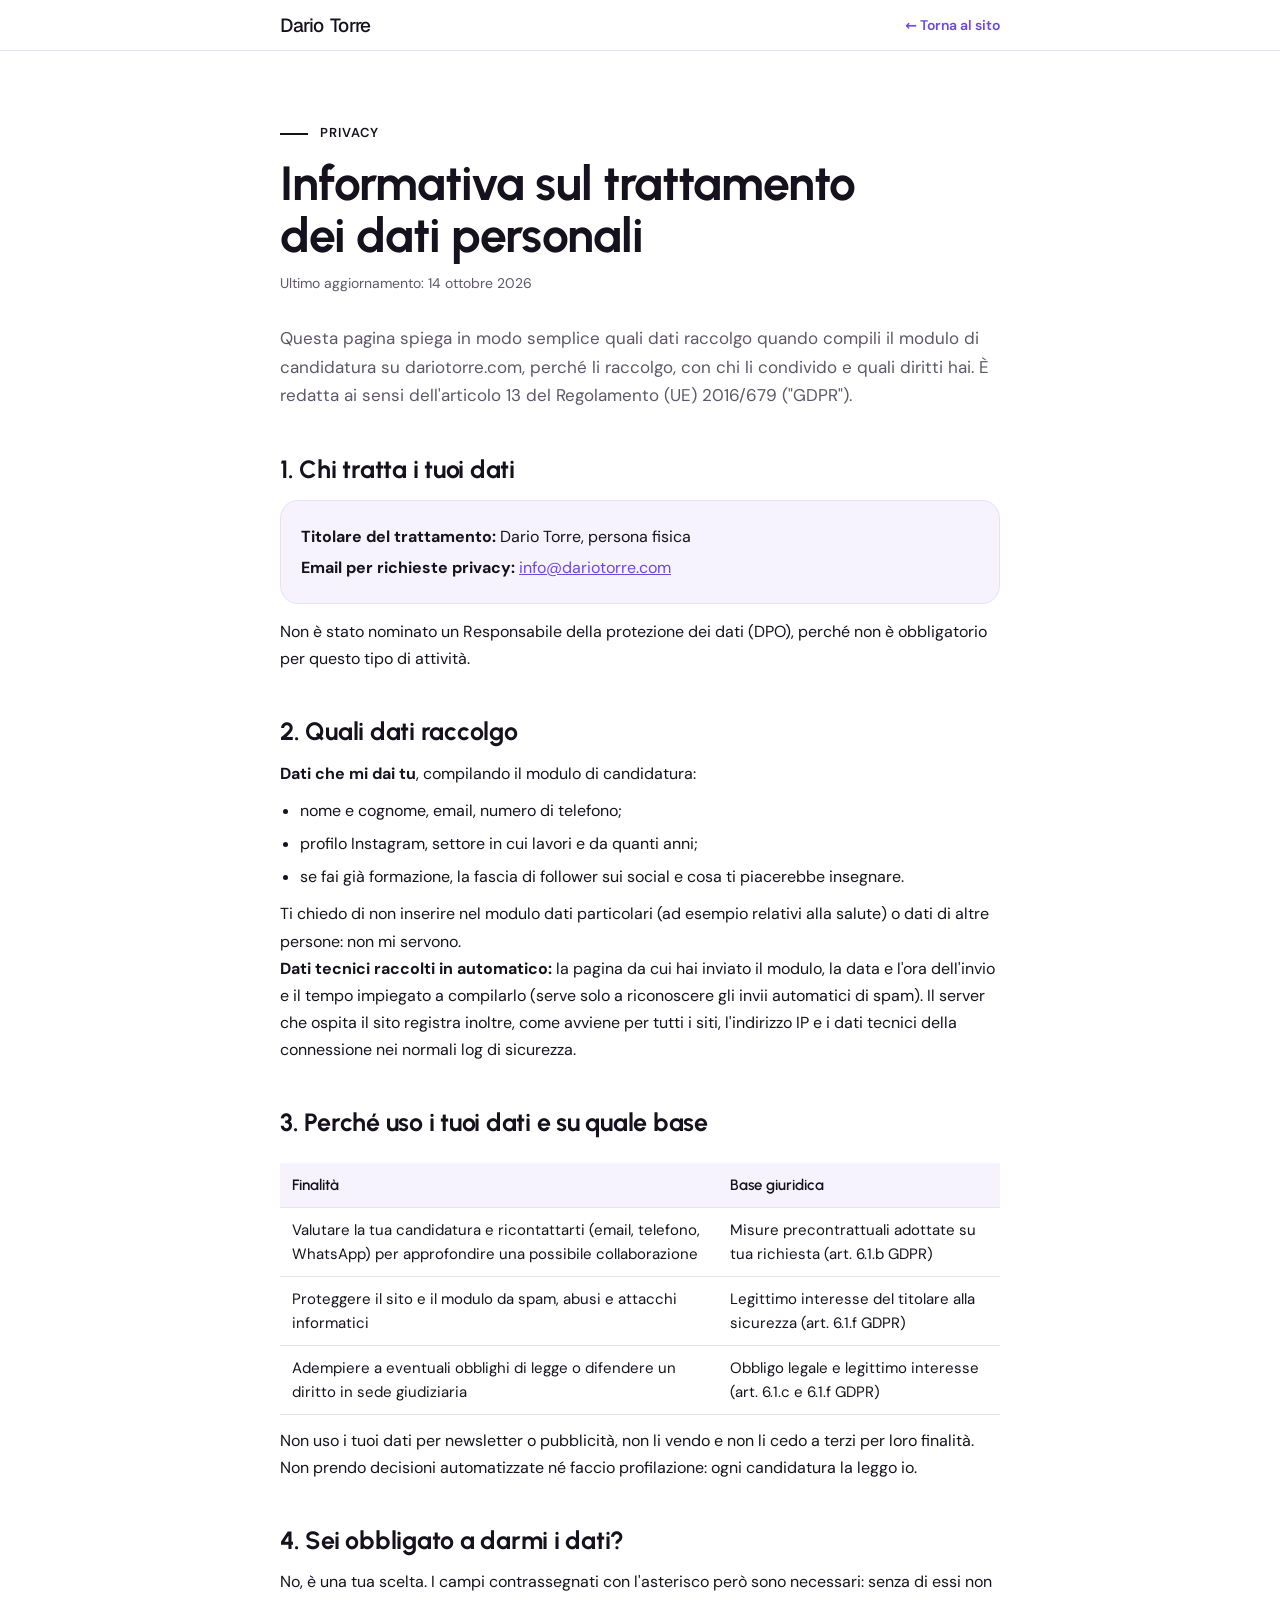
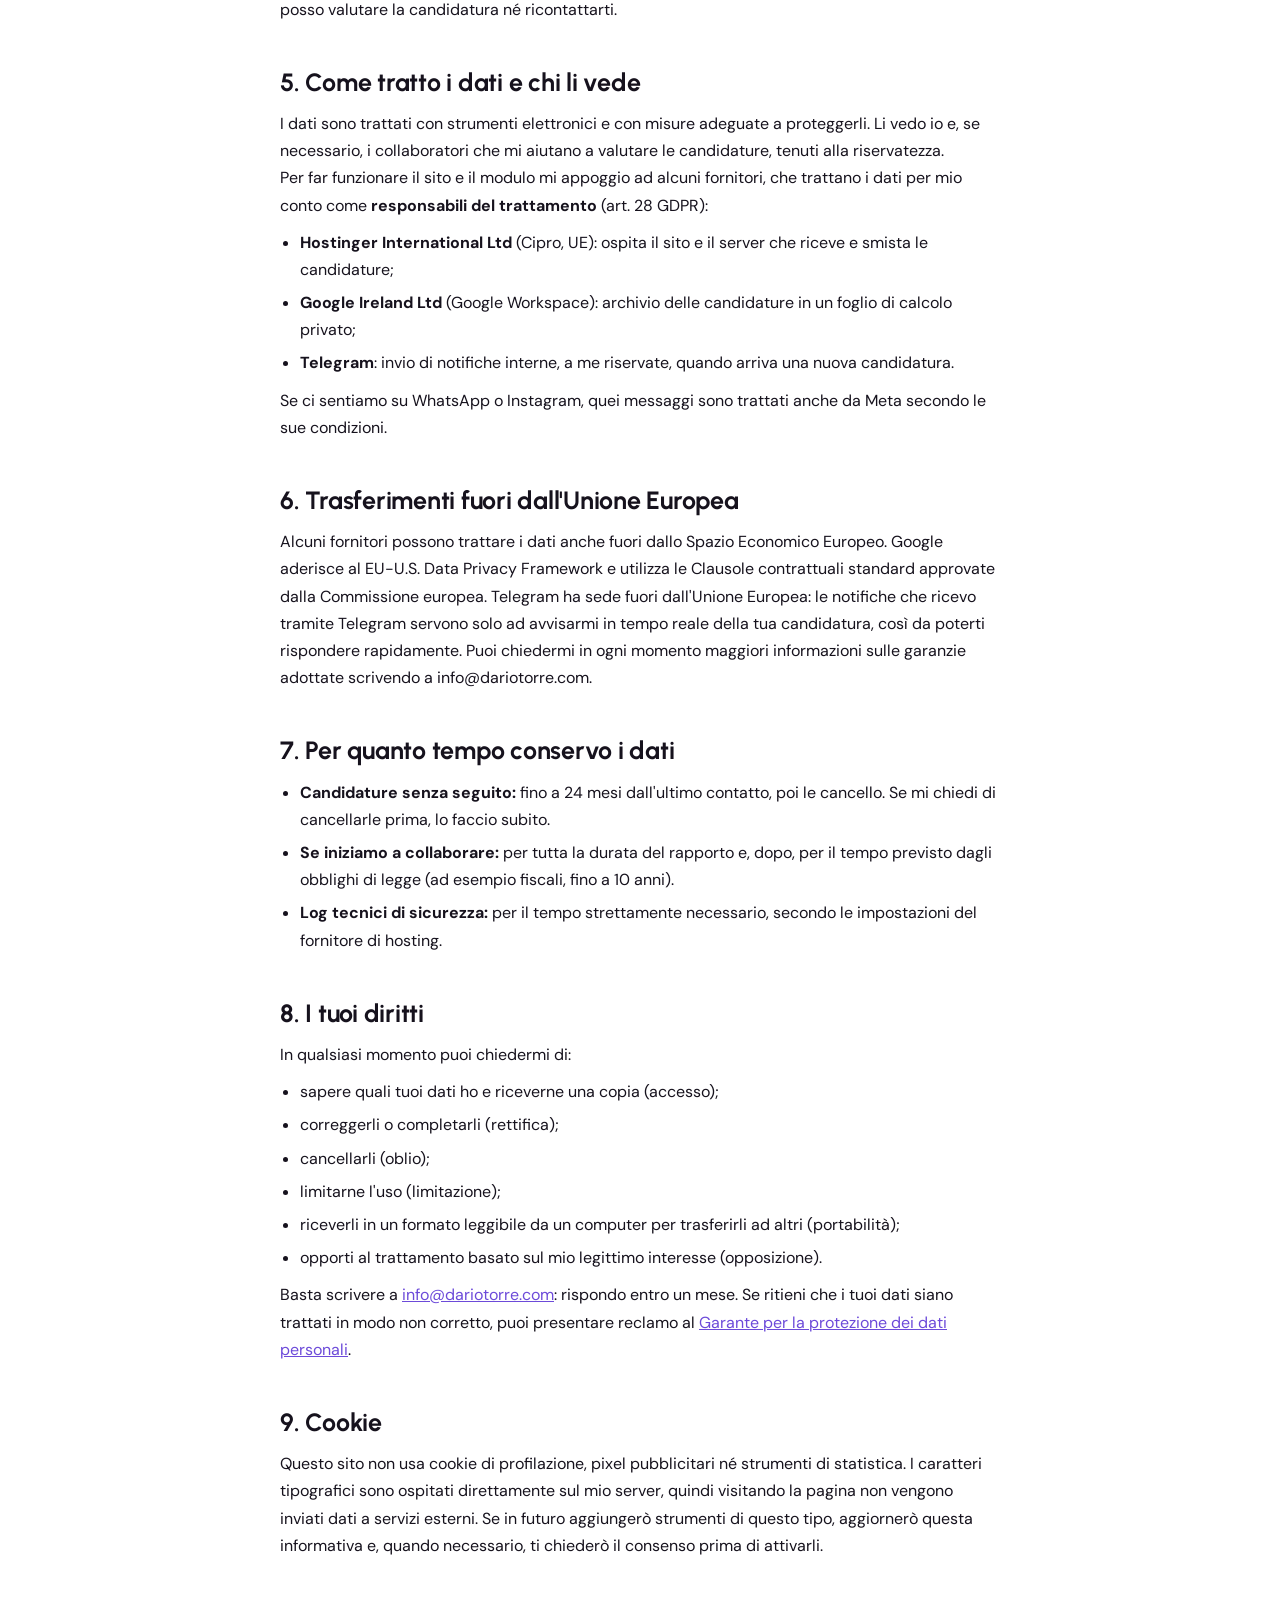
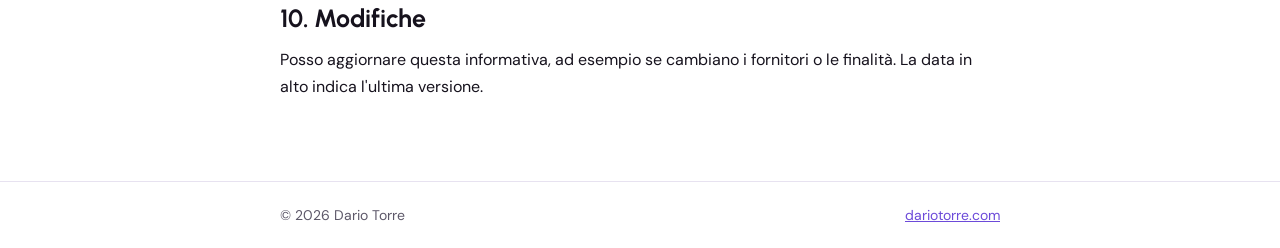
==== privacy.html @ b6c77fe8 "Numeri 'Non è teoria': +5.000 e card tutte uguali Co-Authored-By: Claude Opus 5.5 <noreply@anthropic" ====
<!doctype html>
<html lang="it">
<head>
<meta charset="utf-8">
<title>Informativa privacy – Dario Torre</title>
<meta name="viewport" content="width=device-width, initial-scale=1, viewport-fit=cover">
<meta name="robots" content="noindex, follow">
<link rel="stylesheet" href="fonts/fonts.css?v=1">
<link rel="stylesheet" href="style.css?v=31">
<style>
.pv-top{position:sticky;top:0;z-index:5;background:rgba(255,255,255,.88);backdrop-filter:blur(14px);-webkit-backdrop-filter:blur(14px);border-bottom:1px solid var(--line)}
.pv-top .in{max-width:760px;margin:0 auto;padding:14px 20px;display:flex;align-items:center;justify-content:space-between;gap:16px}
.pv-top .brand{color:var(--ink)}
.pv-top .back{font-size:14px;font-weight:600;text-decoration:none;white-space:nowrap}
.pv{max-width:760px;margin:0 auto;padding:clamp(36px,6vw,72px) 20px 80px}
.pv h1{font-size:clamp(32px,5vw,48px);line-height:1.08;letter-spacing:-.02em;margin:14px 0 10px}
.pv .upd{color:var(--muted);font-size:14px;margin:0 0 28px}
.pv .intro{font-size:17px;color:var(--muted);margin:0 0 8px}
.pv h2{font-size:clamp(21px,2.4vw,25px);line-height:1.25;margin:44px 0 12px;letter-spacing:-.01em}
.pv p,.pv li{font-size:16px;line-height:1.7}
.pv ul{padding-left:20px;margin:10px 0}
.pv li{margin:6px 0}
.pv .box{background:var(--tint);border:1px solid var(--line);border-radius:18px;padding:18px 20px;margin:14px 0}
.pv .box p{margin:4px 0}
.pv table{width:100%;border-collapse:collapse;margin:12px 0;font-size:15px}
.pv th,.pv td{text-align:left;vertical-align:top;padding:10px 12px;border-bottom:1px solid var(--line)}
.pv th{font-family:var(--display);font-weight:600;background:var(--tint)}
.pv .tw{overflow-x:auto;-webkit-overflow-scrolling:touch}
.todo{background:#fff3b0;color:#5a4500;border-radius:4px;padding:0 4px}
.pv-foot{border-top:1px solid var(--line);color:var(--muted);font-size:14px}
.pv-foot .in{max-width:760px;margin:0 auto;padding:22px 20px;display:flex;justify-content:space-between;gap:12px;flex-wrap:wrap}
</style>
</head>
<body>
<header class="pv-top">
  <div class="in">
    <a class="brand" href="./"><span class="brand-a">Dario</span><span class="brand-b">Torre</span></a>
    <a class="back" href="./">← Torna al sito</a>
  </div>
</header>

<main class="pv">
  <span class="eb">Privacy</span>
  <h1>Informativa sul trattamento dei dati personali</h1>
  <p class="upd">Ultimo aggiornamento: 14 ottobre 2026</p>
  <p class="intro">Questa pagina spiega in modo semplice quali dati raccolgo quando compili il modulo di candidatura su dariotorre.com, perché li raccolgo, con chi li condivido e quali diritti hai. È redatta ai sensi dell'articolo 13 del Regolamento (UE) 2016/679 ("GDPR").</p>

  <h2>1. Chi tratta i tuoi dati</h2>
  <div class="box">
    <p><strong>Titolare del trattamento:</strong> Dario Torre, persona fisica</p>
    <p><strong>Email per richieste privacy:</strong> <a href="mailto:info@dariotorre.com">info@dariotorre.com</a></p>
  </div>
  <p>Non è stato nominato un Responsabile della protezione dei dati (DPO), perché non è obbligatorio per questo tipo di attività.</p>

  <h2>2. Quali dati raccolgo</h2>
  <p><strong>Dati che mi dai tu</strong>, compilando il modulo di candidatura:</p>
  <ul>
    <li>nome e cognome, email, numero di telefono;</li>
    <li>profilo Instagram, settore in cui lavori e da quanti anni;</li>
    <li>se fai già formazione, la fascia di follower sui social e cosa ti piacerebbe insegnare.</li>
  </ul>
  <p>Ti chiedo di non inserire nel modulo dati particolari (ad esempio relativi alla salute) o dati di altre persone: non mi servono.</p>
  <p><strong>Dati tecnici raccolti in automatico:</strong> la pagina da cui hai inviato il modulo, la data e l'ora dell'invio e il tempo impiegato a compilarlo (serve solo a riconoscere gli invii automatici di spam). Il server che ospita il sito registra inoltre, come avviene per tutti i siti, l'indirizzo IP e i dati tecnici della connessione nei normali log di sicurezza.</p>

  <h2>3. Perché uso i tuoi dati e su quale base</h2>
  <div class="tw">
  <table>
    <thead><tr><th>Finalità</th><th>Base giuridica</th></tr></thead>
    <tbody>
      <tr><td>Valutare la tua candidatura e ricontattarti (email, telefono, WhatsApp) per approfondire una possibile collaborazione</td><td>Misure precontrattuali adottate su tua richiesta (art. 6.1.b GDPR)</td></tr>
      <tr><td>Proteggere il sito e il modulo da spam, abusi e attacchi informatici</td><td>Legittimo interesse del titolare alla sicurezza (art. 6.1.f GDPR)</td></tr>
      <tr><td>Adempiere a eventuali obblighi di legge o difendere un diritto in sede giudiziaria</td><td>Obbligo legale e legittimo interesse (art. 6.1.c e 6.1.f GDPR)</td></tr>
    </tbody>
  </table>
  </div>
  <p>Non uso i tuoi dati per newsletter o pubblicità, non li vendo e non li cedo a terzi per loro finalità. Non prendo decisioni automatizzate né faccio profilazione: ogni candidatura la leggo io.</p>

  <h2>4. Sei obbligato a darmi i dati?</h2>
  <p>No, è una tua scelta. I campi contrassegnati con l'asterisco però sono necessari: senza di essi non posso valutare la candidatura né ricontattarti.</p>

  <h2>5. Come tratto i dati e chi li vede</h2>
  <p>I dati sono trattati con strumenti elettronici e con misure adeguate a proteggerli. Li vedo io e, se necessario, i collaboratori che mi aiutano a valutare le candidature, tenuti alla riservatezza.</p>
  <p>Per far funzionare il sito e il modulo mi appoggio ad alcuni fornitori, che trattano i dati per mio conto come <strong>responsabili del trattamento</strong> (art. 28 GDPR):</p>
  <ul>
    <li><strong>Hostinger International Ltd</strong> (Cipro, UE): ospita il sito e il server che riceve e smista le candidature;</li>
    <li><strong>Google Ireland Ltd</strong> (Google Workspace): archivio delle candidature in un foglio di calcolo privato;</li>
    <li><strong>Telegram</strong>: invio di notifiche interne, a me riservate, quando arriva una nuova candidatura.</li>
  </ul>
  <p>Se ci sentiamo su WhatsApp o Instagram, quei messaggi sono trattati anche da Meta secondo le sue condizioni.</p>

  <h2>6. Trasferimenti fuori dall'Unione Europea</h2>
  <p>Alcuni fornitori possono trattare i dati anche fuori dallo Spazio Economico Europeo. Google aderisce al EU-U.S. Data Privacy Framework e utilizza le Clausole contrattuali standard approvate dalla Commissione europea. Telegram ha sede fuori dall'Unione Europea: le notifiche che ricevo tramite Telegram servono solo ad avvisarmi in tempo reale della tua candidatura, così da poterti rispondere rapidamente. Puoi chiedermi in ogni momento maggiori informazioni sulle garanzie adottate scrivendo a info@dariotorre.com.</p>

  <h2>7. Per quanto tempo conservo i dati</h2>
  <ul>
    <li><strong>Candidature senza seguito:</strong> fino a 24 mesi dall'ultimo contatto, poi le cancello. Se mi chiedi di cancellarle prima, lo faccio subito.</li>
    <li><strong>Se iniziamo a collaborare:</strong> per tutta la durata del rapporto e, dopo, per il tempo previsto dagli obblighi di legge (ad esempio fiscali, fino a 10 anni).</li>
    <li><strong>Log tecnici di sicurezza:</strong> per il tempo strettamente necessario, secondo le impostazioni del fornitore di hosting.</li>
  </ul>

  <h2>8. I tuoi diritti</h2>
  <p>In qualsiasi momento puoi chiedermi di:</p>
  <ul>
    <li>sapere quali tuoi dati ho e riceverne una copia (accesso);</li>
    <li>correggerli o completarli (rettifica);</li>
    <li>cancellarli (oblio);</li>
    <li>limitarne l'uso (limitazione);</li>
    <li>riceverli in un formato leggibile da un computer per trasferirli ad altri (portabilità);</li>
    <li>opporti al trattamento basato sul mio legittimo interesse (opposizione).</li>
  </ul>
  <p>Basta scrivere a <a href="mailto:info@dariotorre.com">info@dariotorre.com</a>: rispondo entro un mese. Se ritieni che i tuoi dati siano trattati in modo non corretto, puoi presentare reclamo al <a href="https://www.garanteprivacy.it" target="_blank" rel="noopener">Garante per la protezione dei dati personali</a>.</p>

  <h2>9. Cookie</h2>
  <p>Questo sito non usa cookie di profilazione, pixel pubblicitari né strumenti di statistica. I caratteri tipografici sono ospitati direttamente sul mio server, quindi visitando la pagina non vengono inviati dati a servizi esterni. Se in futuro aggiungerò strumenti di questo tipo, aggiornerò questa informativa e, quando necessario, ti chiederò il consenso prima di attivarli.</p>

  <h2>10. Modifiche</h2>
  <p>Posso aggiornare questa informativa, ad esempio se cambiano i fornitori o le finalità. La data in alto indica l'ultima versione.</p>
</main>

<footer class="pv-foot">
  <div class="in">
    <span>© 2026 Dario Torre</span>
    <a href="./">dariotorre.com</a>
  </div>
</footer>
</body>
</html>
---- fonts/fonts.css ----
/* Font ospitati sul nostro server: nessuna richiesta a Google al caricamento della pagina */
@font-face{font-family:"Urbanist";font-style:normal;font-weight:100 900;font-display:swap;src:url(urbanist.woff2) format("woff2")}
@font-face{font-family:"DM Sans";font-style:normal;font-weight:100 1000;font-display:swap;src:url(dm-sans.woff2) format("woff2")}
@font-face{font-family:"Geist";font-style:normal;font-weight:400;font-display:swap;src:url(geist-400.woff2) format("woff2")}
@font-face{font-family:"Geist";font-style:normal;font-weight:500;font-display:swap;src:url(geist-500.woff2) format("woff2")}
---- style.css ----
/* Layout: pagina bianca a sezioni larghe, hero scuro arrotondato con foto, titoli a due colori (nero + viola), card arrotondate solo dove servono */
:root{
  --ink:#16121d; --muted:#5d5869; --line:#e7e2f0; --ground:#ffffff; --tint:#f6f3fe;
  --violet:#6c4ad9; --violet-deep:#5333c2; --violet-soft:#ebe5fc; --night:#110d18; --night-2:#1d1727;
  --display:"Urbanist","Avenir Next","Segoe UI",system-ui,sans-serif;
  --body:"DM Sans","Segoe UI",system-ui,sans-serif;
  --logo:"Geist","Urbanist","Segoe UI",system-ui,sans-serif;
  --nav-h:50px; --nav-top:32px; /* 12px cornice della hero + 20px di respiro */
}
section[id],header[id]{scroll-margin-top:calc(var(--nav-h) + var(--nav-top) + 16px)}
html{scroll-behavior:smooth;color-scheme:light}
body{margin:0;background:var(--ground);color:var(--ink);font-family:var(--body);font-size:16px;line-height:1.6;-webkit-font-smoothing:antialiased}
a{color:var(--violet)} a:hover{color:var(--violet-deep)}
*{box-sizing:border-box}
h1,h2,h3,p{margin:0}
h1,h2,h3{font-family:var(--display);text-wrap:balance}
.wrap{max-width:1240px;margin:0 auto;padding-inline:clamp(16px,4vw,40px)}
.sec{padding-block:clamp(72px,9vw,128px)}
.tint{background:var(--tint)}
.h2{font-size:clamp(34px,4.4vw,60px);font-weight:500;line-height:1.06;letter-spacing:-.025em}
.hl{color:var(--violet)}
.lead{font-size:clamp(17px,1.4vw,19px);color:var(--muted);max-width:60ch}
.eb{display:flex;align-items:center;gap:12px;font-size:13px;font-weight:600;letter-spacing:.08em;text-transform:uppercase;color:var(--ink)}
.eb::before{content:"";width:28px;height:1.5px;background:currentColor}
.eb.on-dark{color:#fff}
.head{display:flex;flex-direction:column;gap:20px;margin-bottom:clamp(40px,5vw,64px)}
.head.split{display:grid;grid-template-columns:minmax(0,1.3fr) minmax(0,1fr);align-items:end;gap:32px}

/* bottoni a pillola con freccia nel cerchio */
.btn{display:inline-flex;align-items:center;gap:14px;min-height:52px;padding:7px 7px 7px 24px;border-radius:999px;background:var(--violet);color:#fff;font-weight:600;font-size:16px;text-decoration:none;transition:background .25s,transform .25s;border:0;cursor:pointer;font-family:var(--body)}
.btn:hover{background:var(--violet-deep);color:#fff;transform:translateY(-2px)}
.btn .ar{width:38px;height:38px;border-radius:50%;background:#fff;color:var(--violet);display:grid;place-items:center;transition:transform .35s cubic-bezier(.2,.8,.2,1)}
.btn:hover .ar{transform:rotate(45deg)}
.btn.sm{min-height:44px;font-size:14px;padding:5px 5px 5px 18px}
.btn.sm .ar{width:32px;height:32px}
.btn.white{background:#fff;color:var(--ink)}
.btn.white .ar{background:var(--violet);color:#fff}
.btn.white:hover{background:var(--violet-soft);color:var(--ink)}
.btn:focus-visible,.st-h:focus-visible,summary:focus-visible,input:focus-visible,select:focus-visible,textarea:focus-visible{outline:3px solid #b9a6f5;outline-offset:3px}
.cta-row{display:flex;flex-wrap:wrap;align-items:center;gap:14px 22px}
.cta-note{font-size:14px;color:var(--muted)}

/* HERO */
.hero-shell{padding:12px}
/* la hero occupa esattamente il primo schermo (meno il margine della cornice) */
.hero{position:relative;overflow:hidden;border-radius:28px;background:var(--night);color:#fff;height:calc(100vh - 24px);height:calc(100svh - 24px);min-height:600px;max-height:1000px;display:flex;flex-direction:column;padding:calc(var(--nav-top) + var(--nav-h) + 4px) max(clamp(18px,4vw,48px),calc((100% - 1160px) / 2)) 0}
.hero-bg{position:absolute;right:0;bottom:0;top:auto;left:auto;height:calc(100% - var(--nav-top) - var(--nav-h) - 8px);width:auto;max-width:none;object-fit:cover;object-position:68% 0;transform-origin:70% 30%;animation:kb 16s cubic-bezier(.2,.6,.2,1) both;
  -webkit-mask-image:linear-gradient(90deg,transparent 0,#000 28%),linear-gradient(180deg,transparent 0,#000 5%);-webkit-mask-composite:source-in;
  mask-image:linear-gradient(90deg,transparent 0,#000 28%),linear-gradient(180deg,transparent 0,#000 5%);mask-composite:intersect}
.hero-shade{position:absolute;inset:0;pointer-events:none;background:linear-gradient(90deg,rgba(12,8,18,.86) 0%,rgba(12,8,18,.6) 32%,rgba(12,8,18,.14) 58%,rgba(12,8,18,0) 100%),linear-gradient(0deg,rgba(10,7,16,.92) 0%,rgba(10,7,16,.35) 22%,rgba(10,7,16,0) 40%)}
/* MENU: dentro la hero all'inizio (vetro scuro, scorre con la foto);
   superata la hero ricompare fisso in alto (vetro chiaro) */
.topbar{position:fixed;z-index:50;left:0;right:0;top:calc(env(safe-area-inset-top,0px) + var(--nav-top));padding-inline:clamp(16px,4vw,40px);pointer-events:none}
.topbar .nav{max-width:1160px;margin-inline:auto}
/* effetto "liquid glass": sfocatura forte, riflesso in alto, bordo luminoso sfumato.
   Solo CSS standard, quindi funziona anche su iPhone e Android */
.nav{position:relative;isolation:isolate;pointer-events:auto;min-height:var(--nav-h);display:flex;align-items:center;justify-content:space-between;gap:16px;padding:5px 5px 5px 22px;border:0;border-radius:999px;
  background:linear-gradient(135deg,rgba(255,255,255,.16) 0%,rgba(255,255,255,.05) 45%,rgba(255,255,255,.10) 100%);
  backdrop-filter:blur(28px) saturate(190%) brightness(1.06);-webkit-backdrop-filter:blur(28px) saturate(190%) brightness(1.06);
  box-shadow:0 14px 44px rgba(6,4,12,.28),inset 0 1px 1px rgba(255,255,255,.38),inset 0 -1px 1px rgba(255,255,255,.10),inset 0 0 24px rgba(255,255,255,.06);
  transition:background .4s ease,box-shadow .4s ease}
.nav::before{content:"";position:absolute;inset:0;z-index:-1;border-radius:inherit;pointer-events:none;
  background:radial-gradient(60% 160% at 12% -60%,rgba(255,255,255,.34),rgba(255,255,255,0) 60%),radial-gradient(40% 140% at 88% 160%,rgba(255,255,255,.16),rgba(255,255,255,0) 60%)}
.nav::after{content:"";position:absolute;inset:0;border-radius:inherit;padding:1px;pointer-events:none;
  background:linear-gradient(120deg,rgba(255,255,255,.65),rgba(255,255,255,.08) 35%,rgba(255,255,255,.04) 65%,rgba(255,255,255,.4));
  -webkit-mask:linear-gradient(#000 0 0) content-box,linear-gradient(#000 0 0);-webkit-mask-composite:xor;mask:linear-gradient(#000 0 0) content-box exclude,linear-gradient(#000 0 0)}
.topbar.stuck .nav{background:linear-gradient(135deg,rgba(255,255,255,.82) 0%,rgba(255,255,255,.6) 50%,rgba(255,255,255,.74) 100%);box-shadow:0 14px 44px rgba(40,20,90,.14),inset 0 1px 1px rgba(255,255,255,.95),inset 0 -1px 1px rgba(108,74,217,.08),inset 0 0 24px rgba(255,255,255,.5)}
.topbar.stuck .nav::after{background:linear-gradient(120deg,rgba(255,255,255,1),rgba(108,74,217,.14) 40%,rgba(108,74,217,.08) 65%,rgba(255,255,255,.9))}
.topbar.stuck .brand{color:#0c0910}
.topbar.stuck .links a{color:#0c0910}
.topbar.stuck .links a:hover{color:var(--violet)}
.topbar.stuck .nav-cta{background:var(--violet);border-color:var(--violet);color:#fff}
.topbar.stuck .nav-cta .ar{background:#fff;color:var(--violet)}
.btn.glass{background:rgba(255,255,255,.12);border:1px solid rgba(255,255,255,.24);color:#fff;backdrop-filter:blur(12px);-webkit-backdrop-filter:blur(12px)}
.btn.glass:hover{background:rgba(255,255,255,.22);color:#fff}
.btn.glass .ar{background:#fff;color:var(--ink)}
.nav .btn.glass{padding-left:20px}
/* LOGO: solo testo, un unico peso, uniforme */
.brand{display:flex;align-items:baseline;gap:.3em;font-family:var(--logo);font-weight:500;font-size:19px;line-height:1;letter-spacing:-.02em;color:#fff;text-decoration:none;transition:color .35s ease}
.brand:hover{color:#fff}
.topbar.stuck .brand:hover{color:#0c0910}
.brand-a,.brand-b{font-weight:inherit;color:inherit}
.links{display:flex;gap:26px;font-size:13.5px;font-weight:500}
.nav .btn.sm{min-height:40px;font-size:13.5px;padding:4px 4px 4px 16px;gap:10px}
.nav .btn.sm .ar{width:32px;height:32px}
.links a{color:rgba(255,255,255,.86);text-decoration:none;transition:color .25s ease}
.links a:hover{color:#fff}
.dot{width:8px;height:8px;border-radius:50%;background:#9d84ff;box-shadow:0 0 0 4px rgba(157,132,255,.22);animation:pulse 2.4s ease-in-out infinite}
.hero-copy{position:relative;flex:1;min-height:0;display:flex;flex-direction:column;justify-content:center;gap:clamp(20px,3.2vh,32px);max-width:760px;padding-block:clamp(16px,4vh,48px)}
.h1{font-size:clamp(40px,min(5vw,8.4vh),72px);font-weight:600;line-height:1.04;letter-spacing:-.035em;color:#fff;text-shadow:0 2px 30px rgba(0,0,0,.25)}
.hero-cta{display:flex;flex-wrap:wrap;align-items:center;gap:18px 28px}
.hero-head{display:flex;flex-direction:column;gap:clamp(14px,2vh,20px)}
.hero-side{font-size:clamp(16px,1.25vw,19px);line-height:1.5;color:rgba(255,255,255,.84);max-width:52ch}
.float{position:absolute;left:-28px;bottom:36px;background:#fff;color:var(--ink);border-radius:18px;padding:16px 18px;box-shadow:0 24px 60px rgba(10,6,20,.35);display:flex;gap:12px;align-items:center;max-width:270px;text-align:left;animation:bob 6s ease-in-out infinite}
.float .ic{flex:none;width:40px;height:40px;border-radius:12px;background:var(--violet-soft);color:var(--violet);display:grid;place-items:center}
.float b{display:block;font-family:var(--display);font-size:15px}
.float span{font-size:13px;color:var(--muted);line-height:1.4;display:block}
.stats{position:relative;display:grid;grid-template-columns:repeat(4,minmax(0,1fr));gap:16px 24px;padding-block:8px 34px}
.stat{display:flex;gap:14px;align-items:flex-start}
.stat .ic{flex:none;width:40px;height:40px;border-radius:50%;border:1px solid rgba(255,255,255,.24);background:rgba(255,255,255,.08);backdrop-filter:blur(8px);-webkit-backdrop-filter:blur(8px);display:grid;place-items:center;color:#fff}
.stat b{display:block;font-family:var(--display);font-size:24px;font-weight:600;letter-spacing:-.01em;line-height:1.15}
.stat span{display:block;font-size:13px;color:rgba(255,255,255,.75);line-height:1.4;margin-top:4px}

/* SETTORI */
.sectors{padding-block:56px 64px;background:var(--tint);overflow:hidden}
.sectors h3{text-align:center;font-size:22px;font-weight:500;color:var(--violet);margin-bottom:26px}
.marq{display:flex;overflow:hidden;mask-image:linear-gradient(90deg,transparent,#000 10%,#000 90%,transparent);-webkit-mask-image:linear-gradient(90deg,transparent,#000 10%,#000 90%,transparent)}
.track{display:flex;gap:14px;padding-right:14px;flex:none;animation:marq 38s linear infinite}
.sect{flex:none;display:flex;align-items:center;gap:12px;padding:12px 18px;border-radius:14px;background:#fff;border:1px solid var(--line);font-family:var(--display);font-weight:600;font-size:17px}
.sect small{font-family:var(--body);font-weight:500;font-size:12px;color:var(--violet);background:var(--violet-soft);padding:3px 9px;border-radius:999px}

/* PROBLEMA */
.two{display:grid;grid-template-columns:minmax(0,1fr) minmax(0,1fr);gap:clamp(32px,5vw,80px);align-items:center}
.stack{display:flex;flex-direction:column;gap:18px}
.body-copy{display:flex;flex-direction:column;gap:16px;color:var(--muted);font-size:17px;max-width:58ch}
.body-copy strong{color:var(--ink);font-weight:600}
.cmp{border-radius:24px;padding:24px 26px;border:1px solid var(--line);background:#fff;display:flex;flex-direction:column;gap:18px}
.cmp.dark{background:var(--night);border-color:var(--night);color:#fff}
.cmp-top{display:flex;justify-content:space-between;align-items:baseline;gap:12px}
.cmp-top b{font-family:var(--display);font-size:20px;font-weight:600}
.cmp-top span{font-size:13px;color:var(--muted)}
.cmp.dark .cmp-top span{color:rgba(255,255,255,.6)}
.bars{position:relative;display:flex;align-items:flex-end;gap:10px;height:120px}
.bar{flex:1;border-radius:8px 8px 3px 3px;background:#d9d0f7;transform-origin:bottom}
.cmp.dark .bar{background:linear-gradient(180deg,#9d84ff,#6c4ad9)}
.cap{position:absolute;left:0;right:0;top:22px;border-top:2px dashed #e0806a}
.cap span{position:absolute;right:0;top:-24px;font-size:12px;font-weight:600;color:#c4553c;background:#fff;padding:0 6px}
.cmp-foot{font-size:14px;color:var(--muted)}
.cmp.dark .cmp-foot{color:rgba(255,255,255,.72)}

/* MODELLO */
.card{border-radius:26px;padding:28px;border:1px solid var(--line);background:#fff;display:flex;flex-direction:column;gap:16px;transition:transform .35s cubic-bezier(.2,.8,.2,1),box-shadow .35s}
.card:hover{transform:translateY(-6px);box-shadow:0 26px 60px rgba(60,30,140,.12)}
.card.violet{background:var(--violet);border-color:var(--violet);color:#fff}
.card-top{display:flex;justify-content:space-between;align-items:center}
.tag{font-size:12px;font-weight:600;padding:6px 12px;border-radius:999px;border:1px solid var(--line);color:var(--muted)}
.card.violet .tag{border-color:rgba(255,255,255,.35);color:#fff}
.card h3{font-size:30px;font-weight:600;letter-spacing:-.015em;line-height:1.1}
.card p{font-size:16px;color:var(--muted)}
.card.violet p{color:rgba(255,255,255,.84)}
.card .ic{width:46px;height:46px;border-radius:14px;background:var(--violet-soft);color:var(--violet);display:grid;place-items:center}
.card.violet .ic{background:rgba(255,255,255,.16);color:#fff}
/* MODELLO: due card a sinistra, telefono animato a destra */
.model-grid{display:grid;grid-template-columns:minmax(0,1fr) auto;gap:clamp(24px,4vw,64px);align-items:center}
.model-cards{display:flex;flex-direction:column;gap:20px}
.model-phone{margin:0;display:flex;flex-direction:column;align-items:center;gap:18px}
.model-phone figcaption{font-family:var(--display);font-size:20px;font-weight:600;text-align:center}
/* telefono ricostruito dal design Claude Design (iPhone con notifiche Stripe) */
.iph-wrap{--k:.7;width:calc(416px*var(--k));height:calc(864px*var(--k));max-width:100%}
.iph{position:relative;width:416px;height:864px;transform:scale(var(--k));transform-origin:top left;border-radius:66px;padding:13px;font-family:"Helvetica Neue",Helvetica,Arial,sans-serif;
  background:linear-gradient(135deg,#e7e2da 0%,#f2efe9 7%,#b4aea4 20%,#d9d3ca 33%,#9a938a 47%,#cec7bd 60%,#aaa39a 74%,#e9e4dd 90%,#c9c3ba 100%);
  box-shadow:0 0 0 1px rgba(110,104,96,.55),inset 0 2px 2px rgba(255,255,255,.55),inset 0 -2px 3px rgba(80,74,66,.45),0 50px 90px -20px rgba(24,22,19,.5),0 22px 46px -24px rgba(0,0,0,.42)}
.iph-btn{position:absolute;width:4px;background:linear-gradient(#dbd5cc,#c3bcb2 50%,#d0cabf);box-shadow:-1px 0 2px rgba(0,0,0,.3),inset 1px 0 1px rgba(255,255,255,.5);border-radius:2px 1px 1px 2px}
.iph-btn.b1{left:-2px;top:150px;height:30px}.iph-btn.b2{left:-2px;top:212px;height:58px}.iph-btn.b3{left:-2px;top:284px;height:58px}
.iph-btn.b4{right:-2px;top:206px;height:100px;border-radius:1px 2px 2px 1px;box-shadow:1px 0 2px rgba(0,0,0,.3),inset -1px 0 1px rgba(255,255,255,.5)}
.iph-bezel{position:relative;width:100%;height:100%;border-radius:53px;background:#000;padding:3px;box-shadow:inset 0 0 4px 1px rgba(0,0,0,.9),0 0 0 1px rgba(0,0,0,.7)}
.iph-screen{position:relative;width:100%;height:100%;border-radius:50px;overflow:hidden;display:flex;flex-direction:column;background:radial-gradient(125% 92% at 50% 4%,#fdfcf9 0%,#f3f0ea 40%,#e6e0d6 74%,#d7d0c4 100%)}
.iph-glare{position:absolute;inset:0;pointer-events:none;z-index:2;background:radial-gradient(130% 52% at 26% -8%,rgba(255,255,255,.3),transparent 55%)}
.iph-island{position:absolute;top:13px;left:50%;transform:translateX(-50%);width:126px;height:37px;border-radius:20px;background:#000;z-index:40;box-shadow:0 1px 3px rgba(0,0,0,.35)}
.iph-island i{position:absolute;right:10px;top:50%;transform:translateY(-50%);width:9px;height:9px;border-radius:50%;background:radial-gradient(circle at 35% 32%,#2b2b38,#050507)}
.iph-status{position:relative;z-index:20;height:54px;display:flex;align-items:flex-start;justify-content:flex-end;gap:7px;padding:19px 27px 0}
.iph-sig{display:flex;align-items:flex-end;gap:1.7px;height:12px}
.iph-sig i{width:3px;border-radius:1px;background:#1e1c19}
.iph-sig i:nth-child(1){height:4.5px}.iph-sig i:nth-child(2){height:6.5px}.iph-sig i:nth-child(3){height:9px}.iph-sig i:nth-child(4){height:11.5px}
.iph-status svg{display:block}
.iph-bat{display:flex;align-items:center;gap:1.5px}
.iph-bat>span{position:relative;width:24px;height:12px;border:1px solid rgba(30,28,25,.45);border-radius:3.5px;padding:1.5px}
.iph-bat>span i{display:block;width:100%;height:100%;border-radius:1.5px;background:#1e1c19}
.iph-bat b{width:1.6px;height:4px;border-radius:0 1px 1px 0;background:rgba(30,28,25,.45)}
.iph-lock{position:relative;z-index:5;display:flex;flex-direction:column;align-items:center;margin-top:14px}
.iph-padlock{display:flex;flex-direction:column;align-items:center;margin-bottom:16px}
.iph-padlock i{width:10px;height:8px;border:1.7px solid rgba(28,26,23,.82);border-bottom:0;border-radius:5px 5px 0 0}
.iph-padlock b{width:15px;height:11px;border-radius:2.5px;background:rgba(28,26,23,.82)}
.iph-date{font-size:21px;font-weight:600;color:#211f1b;letter-spacing:.2px}
.iph-time{font-size:88px;font-weight:600;color:#191713;letter-spacing:-1.8px;line-height:1.02;margin-top:1px}
.iph-list{flex:1 1 auto;min-height:0;display:flex;flex-direction:column;align-items:stretch;padding:0 14px;margin-top:18px;overflow:hidden;-webkit-mask-image:linear-gradient(#000 0,#000 85%,transparent 100%);mask-image:linear-gradient(#000 0,#000 85%,transparent 100%)}
.iph-n{box-sizing:border-box;flex:none;display:flex;gap:11px;align-items:flex-start;overflow:hidden;border-radius:22px;background:rgba(255,255,255,.62);backdrop-filter:blur(18px) saturate(150%);-webkit-backdrop-filter:blur(18px) saturate(150%);box-shadow:0 1px 1px rgba(0,0,0,.04),0 6px 20px rgba(40,36,32,.08);border:.5px solid rgba(255,255,255,.6);padding:11px 13px 12px;margin-bottom:10px;max-height:160px}
.iph-app{flex:none;width:38px;height:38px;border-radius:9px;background:linear-gradient(150deg,#8a84ff,#635bff 60%,#5a52f0);display:flex;align-items:center;justify-content:center;box-shadow:0 1px 2px rgba(70,60,180,.35),inset 0 1px 1px rgba(255,255,255,.3)}
.iph-app span{color:#fff;font-weight:700;font-size:10px;letter-spacing:-.5px}
.iph-txt{flex:1 1 auto;min-width:0}
.iph-row{display:flex;align-items:baseline;justify-content:space-between;gap:8px}
.iph-row b{font-size:15px;font-weight:700;color:#1c1a17;letter-spacing:-.2px}
.iph-row time{font-size:12.5px;color:rgba(60,56,50,.55);white-space:nowrap;flex:none}
.iph-txt p{font-size:13.5px;color:rgba(50,46,40,.75);margin-top:2px;line-height:1.3}
.calc{margin-top:20px;border-radius:30px;background:var(--night);color:#fff;padding:clamp(28px,4vw,56px);display:grid;grid-template-columns:minmax(0,1.05fr) minmax(0,1fr);gap:clamp(28px,4vw,64px);position:relative;overflow:hidden}
.calc h3{font-size:clamp(28px,3vw,40px);font-weight:500;letter-spacing:-.02em;line-height:1.1}
.calc p{color:rgba(255,255,255,.72);font-size:16px}
.calc label{font-size:15px;color:#fff;font-weight:500}
.range-row{display:flex;flex-direction:column;gap:12px}
.range-val{font-family:var(--display);font-size:44px;font-weight:600;color:#bba8ff;line-height:1}
.range-val small{font-size:16px;color:rgba(255,255,255,.6);font-weight:500;margin-left:6px;font-family:var(--body)}
input[type=range]{width:100%;height:44px;accent-color:#9d84ff;cursor:pointer}
.calc-small{font-size:13px !important;color:rgba(255,255,255,.5) !important}
.out{display:flex;flex-direction:column;gap:12px}
.out-row{display:flex;justify-content:space-between;align-items:baseline;gap:16px;padding:18px 22px;border-radius:18px;background:var(--night-2)}
.out-row span{font-size:15px;color:rgba(255,255,255,.7)}
.out-row b{font-family:var(--display);font-size:26px;font-weight:600;font-variant-numeric:tabular-nums;white-space:nowrap}
.out-row.big{background:var(--violet)}
.out-row.big span{color:#fff}
.out-row.big b{font-size:clamp(34px,3.6vw,46px)}
.quote{display:flex;gap:18px;align-items:stretch;margin-top:40px;max-width:760px}
.quote::before{content:"";flex:none;width:4px;border-radius:4px;background:var(--violet)}
.quote p{font-family:var(--display);font-size:clamp(22px,2.2vw,28px);font-weight:500;line-height:1.25;letter-spacing:-.01em}

/* PROVA */
.tiles{display:grid;grid-template-columns:repeat(4,minmax(0,1fr));gap:16px}
.tile{background:#fff;border-radius:22px;padding:26px 24px;border:1px solid var(--line);display:flex;flex-direction:column;gap:6px}
.tile b{font-family:var(--display);font-size:clamp(34px,3.4vw,46px);font-weight:600;letter-spacing:-.02em;color:var(--violet);line-height:1.05}
.tile span{font-size:15px;color:var(--muted)}
.sub-h{font-family:var(--display);font-size:20px;font-weight:600;margin:48px 0 18px}
.gal2{display:grid;grid-template-columns:minmax(0,1.6fr) minmax(0,1fr);gap:16px}
.gal4{display:grid;grid-template-columns:repeat(4,minmax(0,1fr));gap:16px}
.phl{position:relative;border-radius:22px;background:repeating-linear-gradient(135deg,rgba(108,74,217,.06) 0 14px,rgba(108,74,217,0) 14px 28px),#efeafc;border:1.5px dashed #c6b8f2;display:grid;place-items:center;text-align:center;color:#5a4a8f;font-size:14px;padding:20px;max-width:100%}
.phl strong{display:block;font-family:var(--display);font-size:16px;color:#3f2f86}
.phl.land{aspect-ratio:16/10}
.phl.vert{aspect-ratio:3/4}
.play{width:56px;height:56px;border-radius:50%;background:var(--violet);color:#fff;display:grid;place-items:center;margin:0 auto 10px;box-shadow:0 0 0 8px rgba(108,74,217,.15)}
.close-row{display:flex;flex-wrap:wrap;justify-content:space-between;align-items:center;gap:24px;margin-top:48px}

/* COME FUNZIONA */
.how{display:grid;grid-template-columns:minmax(0,1.15fr) minmax(0,.85fr);gap:clamp(24px,4vw,56px);align-items:start}
.steps{display:flex;flex-direction:column;gap:12px}
.step{border-radius:20px;border:1px solid var(--line);background:#fff;transition:background .35s,color .35s,border-color .35s}
.step.on{background:var(--night);border-color:var(--night);color:#fff}
.st-h{width:100%;display:flex;align-items:center;gap:16px;padding:20px 22px;background:none;border:0;color:inherit;font:inherit;text-align:left;cursor:pointer;min-height:64px}
.st-n{font-family:var(--display);font-weight:600;font-size:14px;color:var(--violet);width:34px;flex:none}
.step.on .st-n{color:#bba8ff}
.st-t{font-family:var(--display);font-size:21px;font-weight:600;flex:1}
.st-lab{font-size:12px;font-weight:600;padding:5px 11px;border-radius:999px;background:var(--violet-soft);color:var(--violet);white-space:nowrap}
.step.on .st-lab{background:rgba(255,255,255,.12);color:#e3dbff}
.st-ar{flex:none;width:34px;height:34px;border-radius:50%;border:1px solid var(--line);display:grid;place-items:center;transition:transform .35s}
.step.on .st-ar{transform:rotate(90deg);border-color:rgba(255,255,255,.3);background:#fff;color:var(--night)}
.st-b{padding:0 22px 22px 72px;font-size:16px;color:rgba(255,255,255,.76);animation:open .45s cubic-bezier(.2,.8,.2,1) both}
.zero{border-radius:26px;background:var(--violet);color:#fff;padding:clamp(28px,3vw,40px);display:flex;flex-direction:column;gap:14px;position:relative;overflow:hidden}
.zero .lbl{font-size:14px;font-weight:600;text-transform:uppercase;letter-spacing:.08em;color:rgba(255,255,255,.75)}
.zero b{font-family:var(--display);font-size:clamp(84px,9vw,128px);font-weight:600;line-height:.9;letter-spacing:-.04em}
.zero p{font-size:17px;color:rgba(255,255,255,.88)}
.who{display:grid;grid-template-columns:repeat(2,minmax(0,1fr));gap:20px;margin-top:clamp(48px,6vw,80px)}
.who-col{border-radius:26px;padding:clamp(24px,3vw,36px);border:1px solid var(--line);background:#fff;display:flex;flex-direction:column;gap:18px}
.who-col.mine{background:var(--tint);border-color:#ddd3f8}
.who-col h3{font-size:24px;font-weight:600}
.who-col ul{list-style:none;margin:0;padding:0;display:flex;flex-direction:column;gap:12px;flex:1}
.who-col li{display:flex;gap:12px;font-size:16px;line-height:1.45}
.who-col li svg{flex:none;margin-top:2px;color:var(--violet)}
.who-tot{border-top:1px solid var(--line);padding-top:18px;display:flex;flex-direction:column;gap:2px}
.who-col.mine .who-tot{border-color:#d5c9f6}
.who-tot span{font-size:14px;color:var(--muted)}
.who-tot b{font-family:var(--display);font-size:clamp(26px,2.6vw,34px);font-weight:600;letter-spacing:-.015em;line-height:1.15}
.who-col.mine .who-tot b{color:var(--violet)}
.center-line{text-align:center;font-family:var(--display);font-size:clamp(20px,2vw,24px);font-weight:500;margin-top:36px}

/* CHI SONO */
.about-ph{position:relative}
.about-ph .phl{aspect-ratio:4/5}
.about-ph .float{left:auto;right:-20px;bottom:28px}
.sig{display:flex;flex-direction:column;gap:2px;padding-top:6px}
.sig b{font-family:var(--display);font-size:22px}
.sig span{font-size:14px;color:var(--violet);font-weight:600}

/* PER CHI È */
.fit{display:grid;grid-template-columns:repeat(2,minmax(0,1fr));gap:20px}
.fit-col{border-radius:26px;padding:clamp(24px,3vw,36px);display:flex;flex-direction:column;gap:22px;border:1px solid var(--line)}
.fit-col.yes{background:#fff}
.fit-col.no{background:#f4f3f6;border-color:#eceaf0}
.fit-col h3{font-size:15px;font-weight:700;letter-spacing:.08em;text-transform:uppercase;font-family:var(--body)}
.fit-col ul{list-style:none;margin:0;padding:0;display:flex;flex-direction:column;gap:18px}
.fit-col li{display:flex;gap:14px;font-size:18px;line-height:1.4;font-family:var(--display);font-weight:500}
.fit-col .mk{flex:none;width:28px;height:28px;border-radius:50%;display:grid;place-items:center}
.yes .mk{background:var(--violet);color:#fff}
.no .mk{background:#dedbe5;color:#6b6676}
.band{margin-top:20px;border-radius:26px;background:var(--violet);color:#fff;padding:clamp(28px,3.5vw,44px);display:flex;flex-wrap:wrap;align-items:center;justify-content:space-between;gap:24px}
.band p{font-family:var(--display);font-size:clamp(22px,2.3vw,30px);font-weight:500;line-height:1.25;max-width:30ch}
.band p span{color:#d6c9ff}

/* FAQ */
.faq{max-width:880px;margin:0 auto;display:flex;flex-direction:column;gap:12px}
.faq details{border-radius:20px;background:#fff;border:1px solid var(--line);transition:border-color .3s,box-shadow .3s}
.faq details[open]{border-color:#cfc2f6;box-shadow:0 18px 40px rgba(60,30,140,.08)}
.faq summary{list-style:none;display:flex;align-items:center;justify-content:space-between;gap:16px;padding:22px 24px;cursor:pointer;font-family:var(--display);font-size:20px;font-weight:600;min-height:64px}
.faq summary::-webkit-details-marker{display:none}
.pl{flex:none;width:34px;height:34px;border-radius:50%;background:var(--violet-soft);color:var(--violet);display:grid;place-items:center;transition:transform .35s,background .3s,color .3s}
.faq details[open] .pl{transform:rotate(45deg);background:var(--violet);color:#fff}
.faq details p{padding:0 24px 24px;color:var(--muted);font-size:16.5px;max-width:68ch;animation:open .45s cubic-bezier(.2,.8,.2,1) both}
.faq-end{text-align:center;margin-top:36px;display:flex;flex-direction:column;align-items:center;gap:18px;color:var(--muted)}

/* CANDIDATURA */
.apply{display:grid;grid-template-columns:minmax(0,1fr) minmax(0,1.05fr);gap:clamp(32px,5vw,72px);align-items:start}
.dm-line{border-radius:16px;background:#fff;border:1px solid #ddd3f8;padding:16px 18px;font-size:15.5px;display:flex;gap:12px;align-items:flex-start}
.dm-line svg{flex:none;color:var(--violet);margin-top:2px}
.ticks{list-style:none;margin:0;padding:0;display:grid;grid-template-columns:repeat(2,minmax(0,1fr));gap:12px 20px}
.ticks li{display:flex;gap:10px;align-items:center;font-size:15px;font-weight:500}
.ticks li::before{content:"";width:7px;height:7px;border-radius:50%;background:var(--violet);flex:none}
.form{border-radius:28px;background:#fff;padding:clamp(22px,3vw,40px);box-shadow:0 30px 80px rgba(60,30,140,.12);border:1px solid var(--line);display:flex;flex-direction:column;gap:18px}
.form h3{font-size:26px;font-weight:600}
.fgrid{display:grid;grid-template-columns:repeat(2,minmax(0,1fr));gap:16px}
.f{display:flex;flex-direction:column;gap:7px;min-width:0}
.f.full{grid-column:1/-1}
.f label{font-size:13.5px;font-weight:600}
.f input,.f select,.f textarea{width:100%;min-height:48px;border-radius:12px;border:1px solid #dcd6e8;background:#faf9fd;padding:12px 14px;font:inherit;font-size:15px;color:var(--ink);transition:border-color .2s,background .2s}
.f input:focus,.f select:focus,.f textarea:focus{border-color:var(--violet);background:#fff}
.f textarea{min-height:96px;resize:vertical}
.check{display:flex;gap:10px;align-items:flex-start;font-size:14px;color:var(--muted)}
.check input{width:20px;height:20px;margin-top:1px;accent-color:var(--violet);flex:none}
.form .btn{justify-content:space-between;width:100%}
.fine{font-size:13px;color:var(--muted);text-align:center}
.thanks{display:flex;flex-direction:column;align-items:flex-start;gap:14px;padding:12px 0;animation:open .5s cubic-bezier(.2,.8,.2,1) both}
.thanks .ok{width:56px;height:56px;border-radius:50%;background:var(--violet);color:#fff;display:grid;place-items:center}
.thanks h3{font-size:28px}
.thanks p{color:var(--muted)}

/* FOOTER */
.foot{padding-block:56px 28px;overflow:hidden}
.foot-top{display:flex;flex-wrap:wrap;justify-content:space-between;gap:16px 28px;font-size:15px}
.foot-top nav{display:flex;flex-wrap:wrap;gap:12px 28px}
.foot-top a{color:var(--ink);text-decoration:none}
.foot-top a:hover{color:var(--violet)}
.giant{font-family:var(--logo);font-size:clamp(64px,15vw,230px);line-height:.95;letter-spacing:-.05em;white-space:nowrap;margin:36px 0 24px}
.giant .brand-a{font-weight:500;color:var(--ink)}
.giant .brand-b{font-weight:500;color:#cfc4f0}
.foot-bot{display:flex;flex-wrap:wrap;justify-content:space-between;gap:12px;border-top:1px solid var(--line);padding-top:20px;font-size:13px;color:var(--muted)}

/* ANIMAZIONI */
@keyframes rise{from{opacity:0;transform:translateY(28px)}to{opacity:1;transform:none}}
@keyframes kb{from{transform:scale(1.1)}to{transform:scale(1)}}
@keyframes pulse{0%,100%{box-shadow:0 0 0 4px rgba(157,132,255,.22)}50%{box-shadow:0 0 0 9px rgba(157,132,255,0)}}
@keyframes bob{0%,100%{transform:translateY(0)}50%{transform:translateY(-10px)}}
@keyframes marq{to{transform:translateX(-100%)}}
@keyframes open{from{opacity:0;transform:translateY(-6px)}to{opacity:1;transform:none}}
@keyframes rv{from{opacity:.12;transform:translateY(44px)}to{opacity:1;transform:none}}
@keyframes grow{from{transform:scaleY(.08)}to{transform:scaleY(1)}}
@keyframes pop{from{opacity:0;transform:translateY(-14px) scale(.94)}to{opacity:1;transform:none}}
@keyframes slide{from{transform:translateX(-24px);opacity:.2}to{transform:none;opacity:1}}
.ld{animation:rise .9s cubic-bezier(.2,.7,.2,1) both}
.d1{animation-delay:.08s}.d2{animation-delay:.2s}.d3{animation-delay:.32s}.d4{animation-delay:.44s}.d5{animation-delay:.56s}
@supports (animation-timeline: view()){
  .rv{animation:rv linear both;animation-timeline:view();animation-range:entry 0% cover 28%}
  .rv-l{animation:slide linear both;animation-timeline:view();animation-range:entry 0% cover 30%}
  .bars .bar{animation:grow linear both;animation-timeline:view();animation-range:entry 20% cover 45%}
  .giant{animation:rv linear both;animation-timeline:view();animation-range:entry 0% cover 40%}
}
@media (prefers-reduced-motion: reduce){
  *,*::before,*::after{animation:none !important;transition:none !important}
}

/* RESPONSIVE */
@media (max-width:1000px){
  .links{display:none}
  .two,.how,.apply,.calc,.head.split{grid-template-columns:minmax(0,1fr)}
  .hero-shade{background:linear-gradient(90deg,rgba(12,8,18,.88) 0%,rgba(12,8,18,.66) 45%,rgba(12,8,18,.2) 78%,rgba(12,8,18,.05) 100%),linear-gradient(0deg,rgba(10,7,16,.94) 0%,rgba(10,7,16,.4) 30%,rgba(10,7,16,0) 50%)}
  .stats{grid-template-columns:repeat(2,minmax(0,1fr))}
  .tiles,.gal4{grid-template-columns:repeat(2,minmax(0,1fr))}
  .model-grid{grid-template-columns:minmax(0,1fr)}
  .iph-wrap{--k:.66}
  .about-ph .float{right:12px}
}
@media (max-width:640px){
  :root{--nav-h:48px;--nav-top:24px}
  .topbar{padding-inline:24px}
  .nav{padding-left:18px}
  .brand{font-size:18px}
  .hero-shell{padding:8px}
  .hero{border-radius:24px;height:auto;min-height:0;max-height:none;padding-inline:16px}
  .hero-bg{top:calc(var(--nav-top) + var(--nav-h) - 10px);bottom:auto;left:0;right:0;width:100%;height:56%;object-position:97% 0%;
    -webkit-mask-image:linear-gradient(180deg,transparent 0,#000 8%);mask-image:linear-gradient(180deg,transparent 0,#000 8%)}
  .hero-shade{background:linear-gradient(180deg,rgba(10,7,16,.55) 0%,rgba(10,7,16,0) 18%,rgba(10,7,16,0) 34%,rgba(10,7,16,.85) 52%,var(--night) 62%)}
  .hero-copy{justify-content:flex-end;padding-top:clamp(225px,60vw,290px);gap:22px}
  .hero-side{font-size:14.5px;letter-spacing:-.01em}
  .h1{font-size:clamp(36px,10vw,44px)}
  .nav .btn.sm{font-size:13px;padding-left:14px;gap:10px}
  .stats{gap:22px 16px;padding-top:16px;border-top:1px solid rgba(255,255,255,.12)}
  .stat .ic{display:none}
  .stat b{font-size:21px}
  .who,.fit,.gal2,.fgrid,.ticks{grid-template-columns:minmax(0,1fr)}
  .iph-wrap{--k:.62}
  .tiles,.gal4{grid-template-columns:repeat(2,minmax(0,1fr))}
  .st-b{padding-left:22px}
  .st-lab{display:none}
  .float{position:relative;left:auto;right:auto;bottom:auto;margin-top:-40px;margin-inline:12px}
  .about-ph .float{right:auto}
  .out-row{flex-direction:column;align-items:flex-start;gap:4px}
}
/* form: campo trappola anti-spam, errore, stato di invio */
.hp{position:absolute!important;left:-9999px!important;width:1px;height:1px;overflow:hidden}
.form-err{margin:0;padding:12px 14px;border-radius:14px;background:#fdecec;border:1px solid #f5c2c2;color:#9b1c1c;font-size:14px;line-height:1.4}
.form .btn[disabled]{opacity:.7;cursor:progress}
/* CAROSELLO "Com'era davvero": stessa altezza per ogni contenuto, anteprima del successivo sfumata */
.car{--car-h:clamp(300px,34vw,440px);--fl:0px;--fr:120px}
.car.at-start{--fl:0px}
.car.at-end:not(.at-start){--fl:70px}
.car.at-end{--fr:0px}
.car-track{display:flex;gap:16px;overflow-x:auto;overscroll-behavior-x:contain;scroll-snap-type:x mandatory;scrollbar-width:none;outline:none;
  -webkit-mask-image:linear-gradient(90deg,transparent 0,#000 var(--fl),#000 calc(100% - var(--fr)),transparent 100%);
  mask-image:linear-gradient(90deg,transparent 0,#000 var(--fl),#000 calc(100% - var(--fr)),transparent 100%)}
.car-track::-webkit-scrollbar{display:none}
.car-track:focus-visible{box-shadow:0 0 0 3px var(--violet-soft);border-radius:24px}
.car-item{flex:none;margin:0;height:var(--car-h);aspect-ratio:var(--ar,4/5);max-width:86%;border-radius:22px;overflow:hidden;scroll-snap-align:start;background:#efeafc}
.car-item img,.car-item video{display:block;width:100%;height:100%;object-fit:cover}
.car-item .phl{width:100%;height:100%;box-sizing:border-box;padding:16px}
.car-nav{display:flex;justify-content:flex-end;gap:10px;margin-top:18px}
.car-btn{width:52px;height:52px;border-radius:50%;border:1px solid var(--line);background:#fff;color:var(--violet);display:grid;place-items:center;cursor:pointer;box-shadow:0 8px 24px rgba(60,30,140,.08);transition:background .25s,color .25s,transform .25s,opacity .25s}
.car-btn:hover:not(:disabled){background:var(--violet);color:#fff;border-color:var(--violet);transform:translateY(-2px)}
.car-btn:disabled{opacity:.35;cursor:default;box-shadow:none}
@media (max-width:640px){.car{--car-h:300px;--fr:56px}.car.at-end:not(.at-start){--fl:36px}.car-item{max-width:84%}}
/* carosello: trascinamento col mouse su desktop + recensioni 4:5 */
@media (hover:hover) and (pointer:fine){.car-track{cursor:grab}}
.car.dragging .car-track{cursor:grabbing;scroll-snap-type:none;user-select:none;-webkit-user-select:none}
.car-item img,.car-item video{-webkit-user-drag:none;user-select:none}
.car-rev{--car-h:clamp(320px,30vw,420px)}
@media (max-width:640px){.car-rev{--car-h:300px}}
/* video-recensioni: copertina, play al tocco con audio */
.rev{position:relative;background:#1d1727}
.rev-play{position:absolute;inset:0;border:0;padding:0;background:linear-gradient(180deg,rgba(17,13,24,0) 55%,rgba(17,13,24,.55));display:grid;place-items:center;cursor:pointer;transition:opacity .3s}
.rev-play .play{margin:0;transition:transform .3s}
.rev-play:hover .play{transform:scale(1.08)}
.rev-name{position:absolute;left:14px;top:14px;padding:5px 12px;border-radius:999px;background:rgba(255,255,255,.88);backdrop-filter:blur(8px);-webkit-backdrop-filter:blur(8px);font-family:var(--display);font-weight:600;font-size:14px;color:var(--ink);pointer-events:none;transition:opacity .3s}
.rev.playing .rev-play,.rev.playing .rev-name{opacity:0;pointer-events:none}
.about-img{display:block;width:100%;height:auto;aspect-ratio:4/5;object-fit:cover;border-radius:28px;background:#0d0b10;box-shadow:0 30px 80px rgba(20,10,40,.18)}
.h2-chi{font-size:clamp(32px,3.9vw,53px)}
/* MOBILE: a pagina ferma in cima si vede solo il logo (niente barra), la hero sale e i 4 numeri entrano nel primo schermo; al primo scroll la barra compare */
@media (max-width:640px){
  .topbar .nav,.topbar .nav::before,.topbar .nav::after,.topbar .nav-cta{transition:background .35s ease,box-shadow .35s ease,opacity .35s ease,padding .35s ease,backdrop-filter .35s ease}
  .topbar.at-top .nav{background:transparent;box-shadow:none;-webkit-backdrop-filter:none;backdrop-filter:none;padding-left:0}
  .topbar.at-top .nav::before,.topbar.at-top .nav::after{opacity:0}
  .topbar.at-top .nav-cta{opacity:0;pointer-events:none}
  .hero{padding-top:58px}
  .hero-bg{top:34px}
  .hero-copy{padding-top:clamp(164px,44vw,206px);gap:16px;padding-bottom:10px}
  .hero-head{gap:12px}
  .stats{gap:14px 16px;padding-top:14px;padding-bottom:18px}
  .stat b{font-size:19px}
  .stat span{font-size:12.5px;line-height:1.35;margin-top:2px}
}
/* MENU MOBILE (hamburger) */
.menu-btn{display:none;flex:none;width:42px;height:42px;border-radius:50%;border:1px solid rgba(255,255,255,.24);background:rgba(255,255,255,.12);-webkit-backdrop-filter:blur(12px);backdrop-filter:blur(12px);cursor:pointer;place-items:center;align-content:center;gap:5px;padding:0;pointer-events:auto;transition:background .3s,border-color .3s}
.menu-btn span{display:block;width:18px;height:2px;border-radius:2px;background:#fff;transition:transform .35s cubic-bezier(.2,.8,.2,1),background .3s}
.topbar.stuck:not(.menu-open) .menu-btn{background:var(--violet);border-color:var(--violet)}
.topbar.menu-open .menu-btn span:first-child{transform:translateY(3.5px) rotate(45deg)}
.topbar.menu-open .menu-btn span:last-child{transform:translateY(-3.5px) rotate(-45deg)}
.topbar.menu-open .nav{background:transparent!important;box-shadow:none!important;-webkit-backdrop-filter:none!important;backdrop-filter:none!important}
.topbar.menu-open .nav::before,.topbar.menu-open .nav::after{opacity:0}
.topbar.menu-open .brand{color:#fff}
.topbar.menu-open .nav-cta{opacity:0;pointer-events:none}
.mmenu{position:fixed;inset:0;z-index:45;background:rgba(17,13,24,.94);-webkit-backdrop-filter:blur(16px);backdrop-filter:blur(16px);opacity:0;visibility:hidden;transition:opacity .35s ease,visibility 0s linear .35s}
.mmenu.open{opacity:1;visibility:visible;transition:opacity .35s ease}
.mmenu-in{display:flex;flex-direction:column;padding:calc(env(safe-area-inset-top,0px) + 120px) 28px 40px;gap:0;max-width:560px;margin-inline:auto}
.mmenu-in a:not(.btn){font-family:var(--display);font-size:30px;font-weight:500;letter-spacing:-.02em;color:#fff;text-decoration:none;padding:14px 0;border-bottom:1px solid rgba(255,255,255,.1);opacity:0;transform:translateY(14px);transition:opacity .4s ease,transform .5s cubic-bezier(.2,.8,.2,1),color .2s}
.mmenu-in a:not(.btn):hover{color:#b9a6ff}
.mmenu-cta{margin-top:28px;justify-content:space-between;opacity:0;transform:translateY(14px);transition:opacity .4s ease,transform .5s cubic-bezier(.2,.8,.2,1),background .25s}
.mmenu.open .mmenu-in>*{opacity:1;transform:none}
.mmenu.open .mmenu-in>*:nth-child(1){transition-delay:.05s}.mmenu.open .mmenu-in>*:nth-child(2){transition-delay:.09s}.mmenu.open .mmenu-in>*:nth-child(3){transition-delay:.13s}
.mmenu.open .mmenu-in>*:nth-child(4){transition-delay:.17s}.mmenu.open .mmenu-in>*:nth-child(5){transition-delay:.21s}.mmenu.open .mmenu-in>*:nth-child(6){transition-delay:.27s}
/* pulsante candidati fisso in basso (solo telefono) */
.sticky-bar{display:none}
@media (max-width:1000px){
  .menu-btn{display:grid}
  .nav{gap:10px}
  .nav .nav-cta{margin-left:auto}
}
@media (max-width:640px){
  .nav .nav-cta{display:none}
  .nav{padding-right:5px}
  .topbar.at-top .nav{padding-right:0}
  /* hero centrata */
  .h1{font-size:clamp(30px,8.6vw,37px)}
  .hero-copy{align-items:center;text-align:center;padding-top:clamp(184px,49vw,224px)}
  .hero-head{align-items:center}
  .hero-side{margin-inline:auto}
  .hero-cta{justify-content:center}
  .stats{text-align:center}
  .stat{justify-content:center}
}
/* barra bianca fissa in basso con il pulsante e la nota di urgenza (solo telefono) */
@keyframes ctaPulse{0%{box-shadow:0 8px 22px rgba(108,74,217,.28),0 0 0 0 rgba(108,74,217,.32)}70%{box-shadow:0 8px 22px rgba(108,74,217,.28),0 0 0 11px rgba(108,74,217,0)}100%{box-shadow:0 8px 22px rgba(108,74,217,.28),0 0 0 0 rgba(108,74,217,0)}}
@keyframes dotPulse{0%,100%{opacity:1;transform:scale(1)}50%{opacity:.35;transform:scale(.8)}}
@media (max-width:640px){
  .sticky-bar{display:flex;justify-content:center;position:fixed;z-index:40;left:0;right:0;bottom:calc(16px + env(safe-area-inset-bottom,0px));transform:translateY(160%);opacity:0;transition:transform .55s cubic-bezier(.2,.8,.2,1),opacity .35s ease;pointer-events:none}
  .sticky-bar.show{transform:none;opacity:1}
  .sticky-bar.show .sticky-btn{pointer-events:auto}
  .sticky-btn{animation:ctaPulse 2.8s ease-out infinite}
  /* su telefono solo le video recensioni sono più grandi; lezioni e foto Glamour restano a 300px per non tagliare le foto orizzontali */
  .car-rev{--car-h:390px}
  .car-rev .car-item{max-width:88%}
}
/* didascalie dei numeri nella hero: sempre su due righe bilanciate */
.stat span{text-wrap:balance}
@media (max-width:640px){
  .stat span{font-size:12px}
  /* carosello lezioni come prima: le lezioni 16:9 restano quasi intere */
  .car-ma{--car-h:300px}
  .car-ma .car-item{max-width:84%}
}
/* chi sono: da telefono e tablet la foto viene prima di titolo e testo */
@media (max-width:1000px){
  #chi .two .about-ph{order:-1}
}
/* footer moderno: link centrati e nome gigante nero, tagliato dal bordo inferiore */
.foot{padding:clamp(56px,7vw,96px) 0 0;overflow:hidden;text-align:center;border-top:1px solid var(--line)}
.foot-in{display:flex;flex-direction:column;align-items:center;gap:22px}
.foot-nav{display:flex;flex-wrap:wrap;justify-content:center;align-items:center;gap:10px 0;font-family:var(--display);font-size:16px;font-weight:500}
.foot-nav a{color:var(--ink);text-decoration:none;padding:4px 0;transition:color .2s ease}
.foot-nav a:hover{color:var(--violet)}
.foot-nav a+a::before{content:"";display:inline-block;width:4px;height:4px;border-radius:50%;background:#cfc4f0;vertical-align:middle;margin:0 18px;transform:translateY(-1px)}
.foot-meta{display:flex;flex-wrap:wrap;justify-content:center;gap:6px 22px;font-size:13px;color:var(--muted)}
.foot-meta a{color:inherit;text-decoration:none}
.foot-meta a:hover{color:var(--violet)}
.giant-clip{overflow:hidden;margin-top:clamp(12px,2vw,32px);height:16vw}
.foot .giant{font-family:var(--logo);font-weight:500;color:var(--ink);font-size:21vw;line-height:1;letter-spacing:-.055em;white-space:nowrap;text-align:center;margin:0;padding-right:.055em;user-select:none;animation:none}
@media (max-width:640px){
  .foot-nav{font-size:15px;max-width:300px}
  .foot-nav{gap:8px 22px}
  .foot-nav a+a::before{display:none}
  .foot-meta{flex-direction:column;gap:6px}
}
/* settori: griglia di card orizzontali con icona (sostituisce lo scorrimento) */
.sgrid{list-style:none;margin:0;padding:0;display:grid;grid-template-columns:repeat(3,minmax(0,1fr));gap:12px}
.sg-card{display:flex;align-items:center;gap:16px;padding:16px 18px;border-radius:18px;background:#fff;border:1px solid var(--line);box-shadow:0 1px 2px rgba(22,18,29,.04);transition:transform .25s ease,box-shadow .25s ease,border-color .25s ease}
.sg-card:hover{transform:translateY(-2px);border-color:#d9cff7;box-shadow:0 14px 30px -14px rgba(108,74,217,.28)}
.sg-ic{flex:none;display:grid;place-items:center;width:48px;height:48px;border-radius:14px;background:var(--violet-soft);color:var(--violet)}
.sg-txt{display:flex;flex-wrap:wrap;align-items:center;justify-content:space-between;gap:6px 12px;flex:1;min-width:0}
.sg-name{font-family:var(--display);font-weight:600;font-size:18px;line-height:1.2;letter-spacing:-.01em;color:var(--ink)}
.sg-card small{flex:none;font-family:var(--body);font-weight:500;font-size:12px;color:var(--violet);background:var(--violet-soft);padding:3px 10px;border-radius:999px}
.sg-open{grid-column:1/-1;padding:0;background:var(--violet);border-color:var(--violet)}
.sg-open:hover{border-color:var(--violet-deep);box-shadow:0 16px 34px -14px rgba(108,74,217,.6)}
.sg-open a{display:flex;align-items:center;gap:16px;width:100%;padding:16px 18px;text-decoration:none;color:#fff}
.sg-open .sg-ic{background:rgba(255,255,255,.16);color:#fff}
.sg-open .sg-name{color:#fff;flex:1;text-wrap:balance}
.sg-open small{display:inline-flex;align-items:center;gap:4px;color:var(--violet);background:#fff;font-size:13px;padding:6px 14px}
@media (max-width:1000px){.sgrid{grid-template-columns:repeat(2,minmax(0,1fr))}}
@media (max-width:640px){
  .sgrid{gap:10px}
  .sg-card,.sg-open a{padding:12px;gap:10px}
  .sg-open{padding:0}
  .sg-ic{width:40px;height:40px;border-radius:12px}
  .sg-ic svg{width:22px;height:22px}
  .sg-txt{flex-direction:column;align-items:flex-start;gap:4px}
  .sg-name{font-size:15px}
  .sg-card small{font-size:11px;padding:2px 8px}
  .sg-open .sg-name{font-size:16px}
  .sg-open small{font-size:12px;padding:5px 12px}
}
/* settori senza pastiglia: nome centrato in verticale rispetto all'icona */
.sg-txt{justify-content:flex-start}
@media (max-width:640px){.sg-txt{flex-direction:row;align-items:center}}
/* modulo: menu a tendina identici ai campi di testo (stessa altezza, bordo, sfondo) con freccia disegnata */
.f input,.f select{height:48px;-webkit-appearance:none;appearance:none;line-height:1.3}
.f select{padding-right:42px;cursor:pointer;text-overflow:ellipsis;background-image:url("data:image/svg+xml,%3Csvg xmlns='http://www.w3.org/2000/svg' width='16' height='16' viewBox='0 0 24 24' fill='none' stroke='%236c4ad9' stroke-width='2.4' stroke-linecap='round' stroke-linejoin='round'%3E%3Cpath d='M6 9l6 6 6-6'/%3E%3C/svg%3E");background-repeat:no-repeat;background-position:right 14px center;background-size:16px}
.f select.empty{color:#8a8496}
.f select option{color:var(--ink)}
/* numeri "Non è teoria": cifra su una riga e descrizione su due, card tutte uguali */
.tile b{white-space:nowrap}
.tile span{line-height:1.45}
@media (max-width:640px){
  .tiles{gap:12px}
  .tile{padding:20px 18px}
  .tile b{font-size:38px}
  .tile span{font-size:14.5px}
}
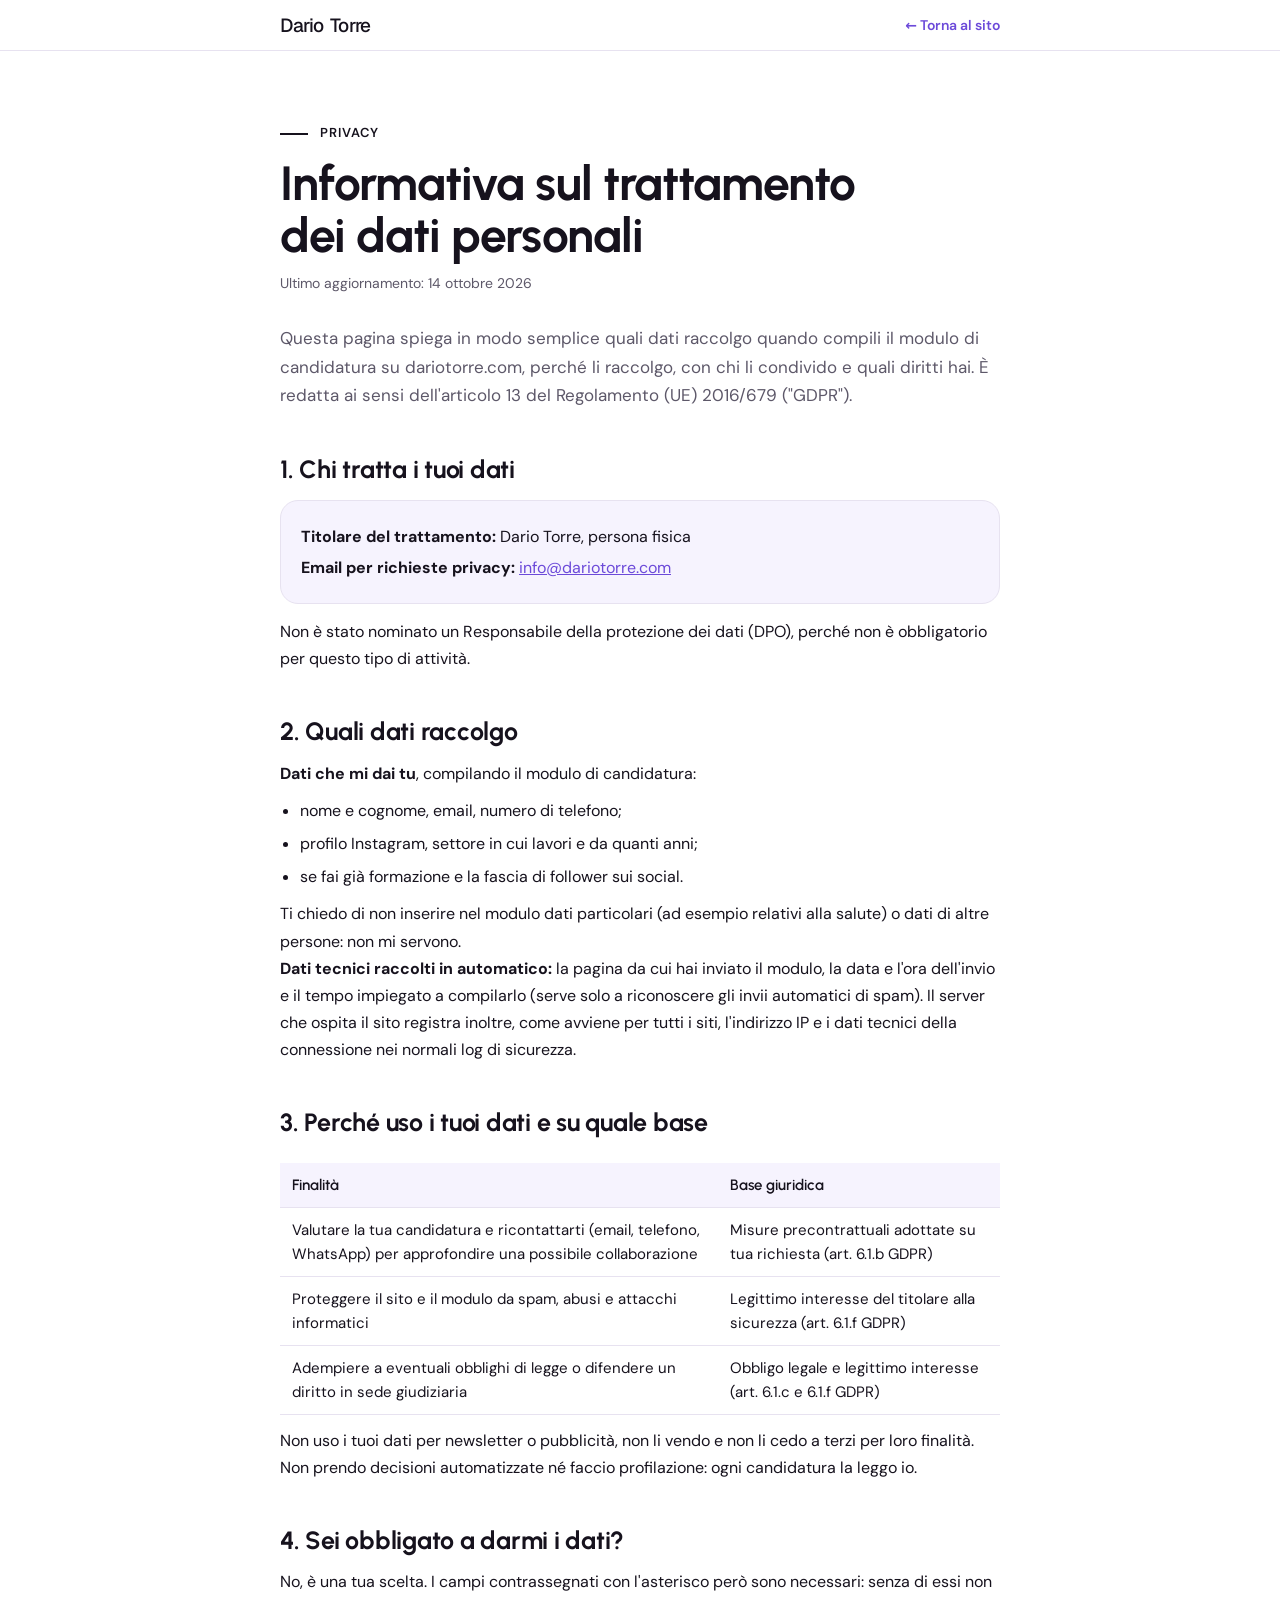
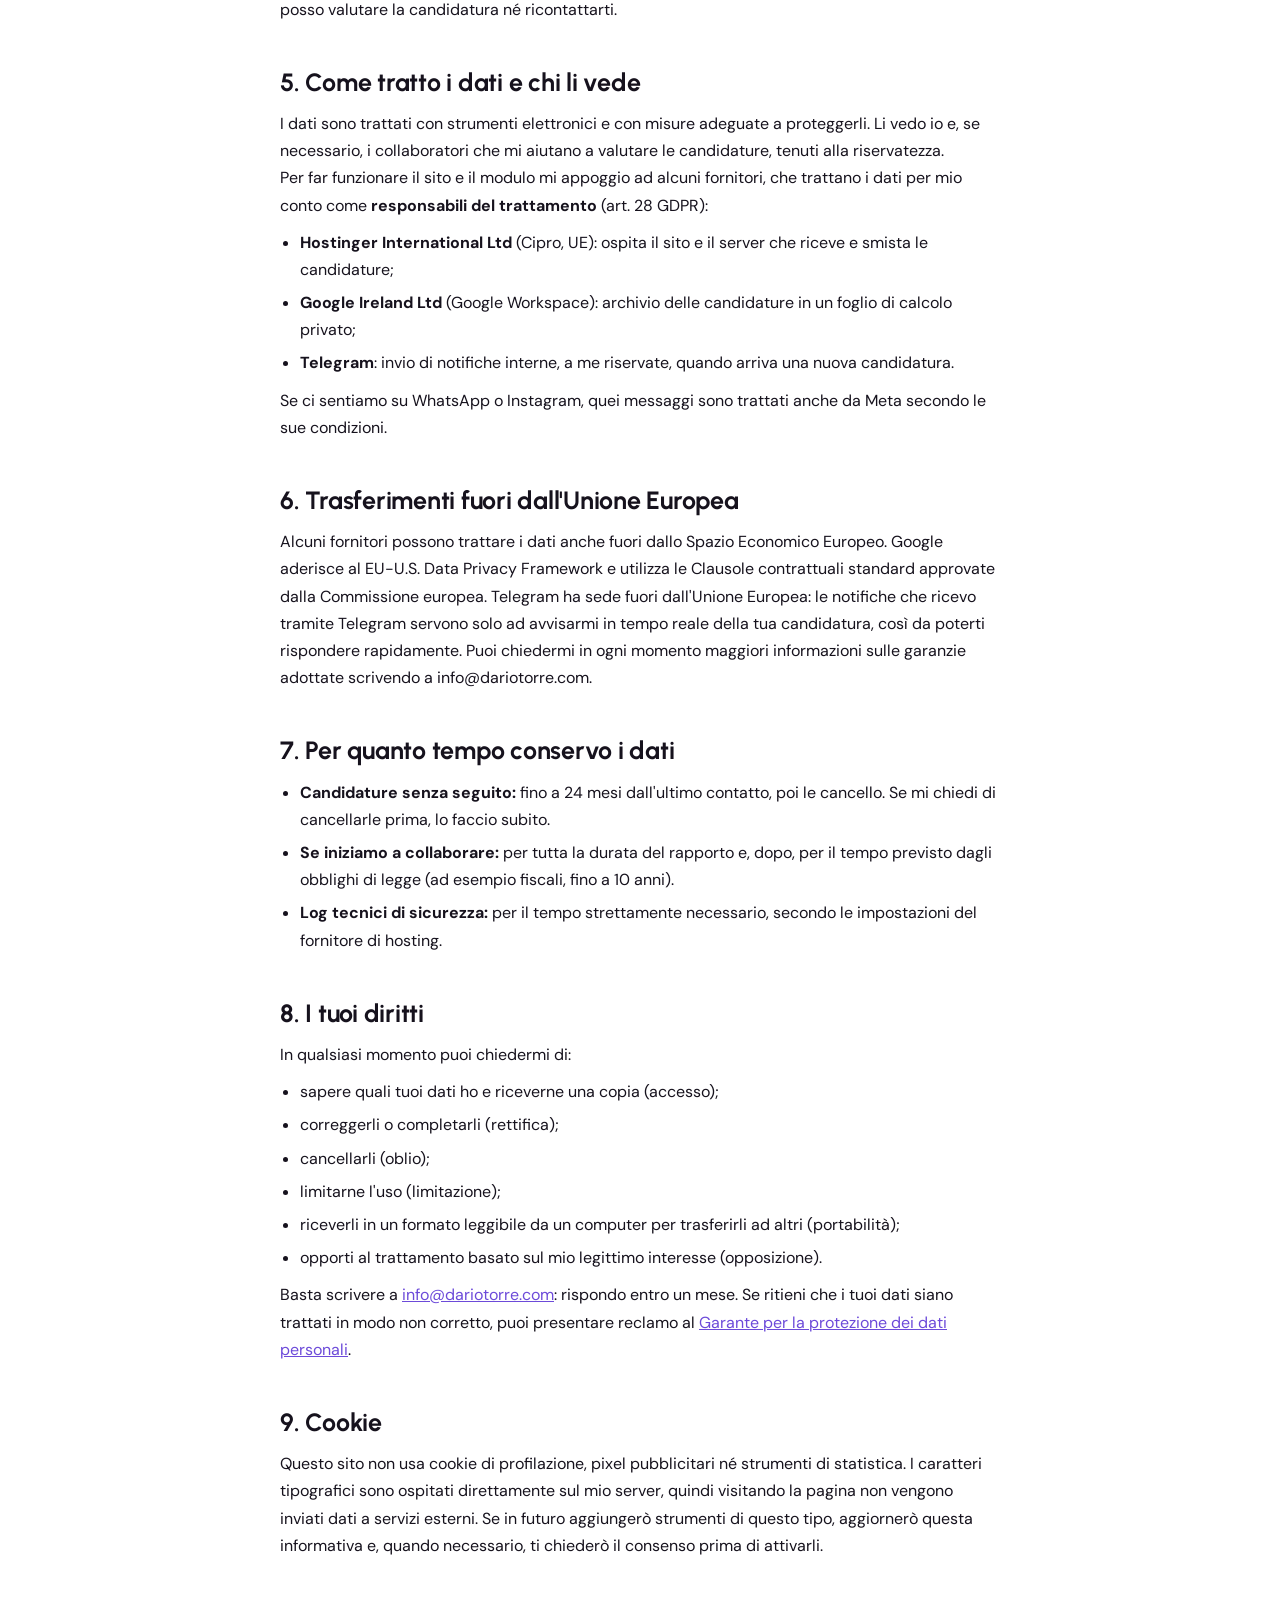
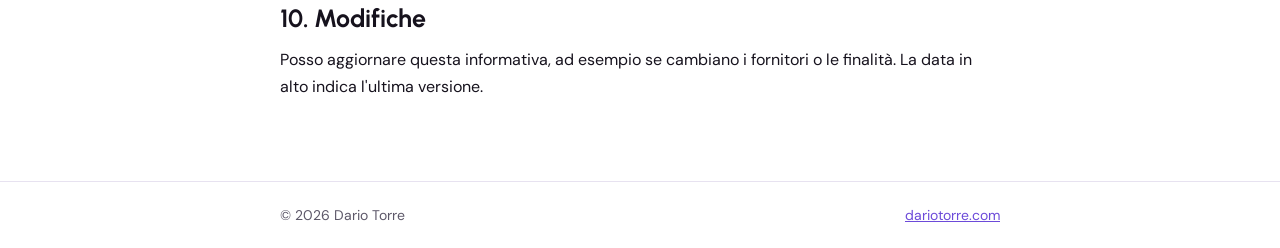
==== commit e3b785f5: "Modulo senza 'Cosa ti piacerebbe insegnare'; dalla privacy si torna al punto di partenza Co-Authored" ====
--- a/privacy.html
+++ b/privacy.html
@@ -6,7 +6,7 @@
 <meta name="viewport" content="width=device-width, initial-scale=1, viewport-fit=cover">
 <meta name="robots" content="noindex, follow">
 <link rel="stylesheet" href="fonts/fonts.css?v=1">
-<link rel="stylesheet" href="style.css?v=31">
+<link rel="stylesheet" href="style.css?v=33">
 <style>
 .pv-top{position:sticky;top:0;z-index:5;background:rgba(255,255,255,.88);backdrop-filter:blur(14px);-webkit-backdrop-filter:blur(14px);border-bottom:1px solid var(--line)}
 .pv-top .in{max-width:760px;margin:0 auto;padding:14px 20px;display:flex;align-items:center;justify-content:space-between;gap:16px}
@@ -35,7 +35,7 @@
 <header class="pv-top">
   <div class="in">
     <a class="brand" href="./"><span class="brand-a">Dario</span><span class="brand-b">Torre</span></a>
-    <a class="back" href="./">← Torna al sito</a>
+    <a class="back" id="pv-back" href="./">← Torna al sito</a>
   </div>
 </header>
 
@@ -57,7 +57,7 @@
   <ul>
     <li>nome e cognome, email, numero di telefono;</li>
     <li>profilo Instagram, settore in cui lavori e da quanti anni;</li>
-    <li>se fai già formazione, la fascia di follower sui social e cosa ti piacerebbe insegnare.</li>
+    <li>se fai già formazione e la fascia di follower sui social.</li>
   </ul>
   <p>Ti chiedo di non inserire nel modulo dati particolari (ad esempio relativi alla salute) o dati di altre persone: non mi servono.</p>
   <p><strong>Dati tecnici raccolti in automatico:</strong> la pagina da cui hai inviato il modulo, la data e l'ora dell'invio e il tempo impiegato a compilarlo (serve solo a riconoscere gli invii automatici di spam). Il server che ospita il sito registra inoltre, come avviene per tutti i siti, l'indirizzo IP e i dati tecnici della connessione nei normali log di sicurezza.</p>
@@ -123,5 +123,15 @@
     <a href="./">dariotorre.com</a>
   </div>
 </footer>
+<script>
+/* "Torna al sito": se arrivi dalla landing torni esattamente dov'eri (modulo compreso, con i dati già scritti); se apri la pagina da fuori vai all'inizio del sito */
+(function(){
+  var b=document.getElementById('pv-back');if(!b)return;
+  var daModulo=new URLSearchParams(location.search).get('da')==='modulo';
+  if(daModulo)b.href='./#candidati';
+  var dalSito=false;try{dalSito=!!document.referrer&&new URL(document.referrer).origin===location.origin&&history.length>1;}catch(e){}
+  b.addEventListener('click',function(e){if(dalSito){e.preventDefault();history.back();}});
+})();
+</script>
 </body>
 </html>
--- a/style.css
+++ b/style.css
@@ -555,3 +555,6 @@
   .tile b{font-size:38px}
   .tile span{font-size:14.5px}
 }
+/* a capo solo da computer */
+@media (max-width:640px){.dbr{display:none}}
+.lead{text-wrap:balance}
